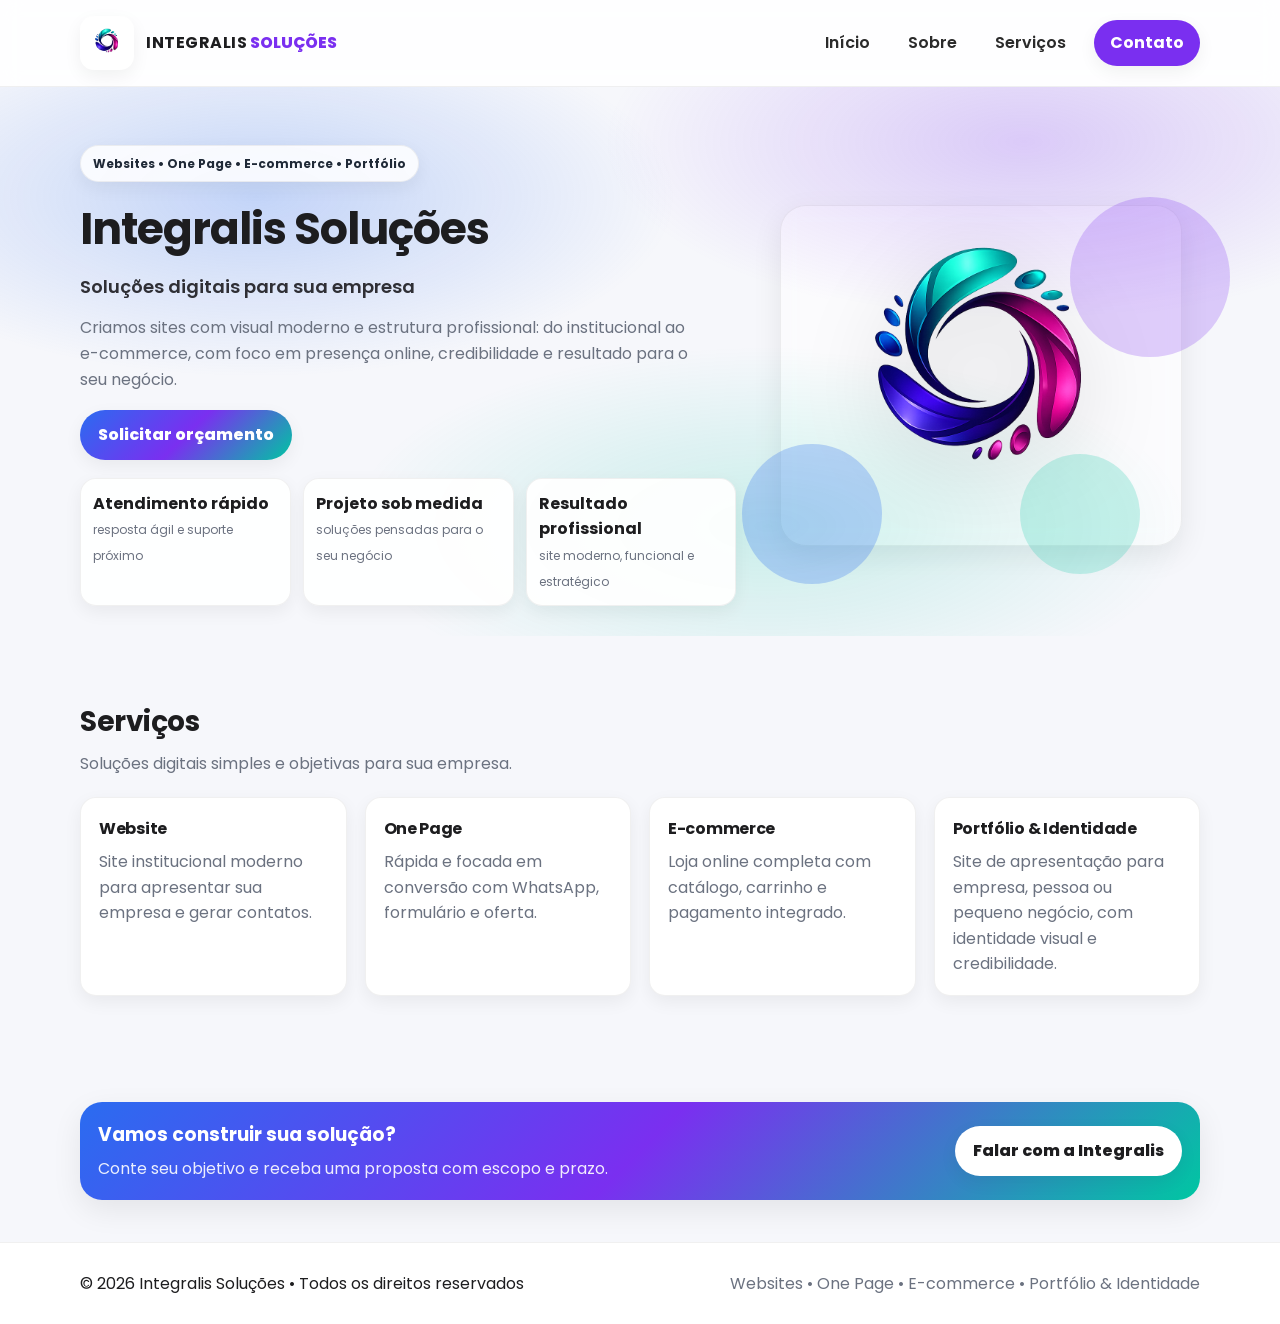
==== index.html @ 10a37fd8 "Update index.html" ====
<!doctype html>
<html lang="pt-br">
<head>
  <meta charset="utf-8" />
  <meta name="viewport" content="width=device-width,initial-scale=1" />
  <title>Integralis Soluções</title>

  <link rel="stylesheet" href="css/style.css" />
  <link rel="icon" href="data:," />
  <link href="https://fonts.googleapis.com/css2?family=Poppins:wght@300;400;600;700&display=swap" rel="stylesheet">
</head>

<body>
  <header class="header">
  <div class="container nav">
    <a class="brand" href="index.html">
      <img class="brandLogo" src="img/LOGOINTEGRALIS.png" alt="Integralis Soluções" />
      <span class="brandText"><strong>INTEGRALIS</strong> <span>SOLUÇÕES</span></span>
    </a>

    <button class="menuToggle" type="button" aria-label="Abrir menu" aria-expanded="false">
      <span class="burger" aria-hidden="true"></span>
    </button>

    <nav class="menu" aria-label="Menu">
      <a class="menuLink" href="index.html">Início</a>
      <a class="menuLink" href="sobre.html">Sobre</a>
      <a class="menuLink" href="servicos.html">Serviços</a>
      <a class="menuBtn" href="contato.html">Contato</a>
    </nav>
  </div>
</header>

  <main>
    <section class="hero">
      <div class="container heroGrid">
        <div class="heroText">
          <p class="chip">Websites • One Page • E-commerce • Portfólio</p>

          <h1>Integralis Soluções</h1>
          <h2>Soluções digitais para sua empresa</h2>

          <p class="lead">
            Criamos sites com visual moderno e estrutura profissional: do institucional ao e-commerce,
            com foco em presença online, credibilidade e resultado para o seu negócio.
          </p>

          <div class="heroCtas">
            <a class="btnPrimary" href="/Site-Integralis/contato.html">Solicitar orçamento</a>
          </div>

          <div class="heroBadges">
            <div class="badge">
              <strong>Atendimento rápido</strong>
              <span>resposta ágil e suporte próximo</span>
            </div>
            <div class="badge">
              <strong>Projeto sob medida</strong>
              <span>soluções pensadas para o seu negócio</span>
            </div>
            <div class="badge">
              <strong>Resultado profissional</strong>
              <span>site moderno, funcional e estratégico</span>
            </div>
          </div>
        </div>

        <div class="heroVisual" aria-label="Logo Integralis">
          <div class="logoHeroWrap">
            <img class="logoHero" src="img/LOGOINTEGRALIS.png" alt="Integralis Soluções">
          </div>
          <div class="orb orb1"></div>
          <div class="orb orb2"></div>
          <div class="orb orb3"></div>
        </div>
      </div>
    </section>

    <section class="section" id="servicos">
      <div class="container">
        <div class="sectionHead">
          <h3 class="sectionTitle">Serviços</h3>
          <p class="sectionText">Soluções digitais simples e objetivas para sua empresa.</p>
        </div>

        <div class="grid4">
          <article class="card">
            <h4>Website</h4>
            <p>Site institucional moderno para apresentar sua empresa e gerar contatos.</p>
          </article>

          <article class="card">
            <h4>One Page</h4>
            <p>Rápida e focada em conversão com WhatsApp, formulário e oferta.</p>
          </article>

          <article class="card">
            <h4>E-commerce</h4>
            <p>Loja online completa com catálogo, carrinho e pagamento integrado.</p>
          </article>

          <article class="card">
            <h4>Portfólio & Identidade</h4>
            <p>Site de apresentação para empresa, pessoa ou pequeno negócio, com identidade visual e credibilidade.</p>
          </article>
        </div>
      </div>
    </section>

    <section class="cta">
      <div class="container ctaBox">
        <div>
          <h3>Vamos construir sua solução?</h3>
          <p>Conte seu objetivo e receba uma proposta com escopo e prazo.</p>
        </div>
        <a class="btnPrimary" href="/Site-Integralis/contato.html">Falar com a Integralis</a>
      </div>
    </section>
  </main>

  <footer class="footer">
    <div class="container footerInner">
      <p>© <span id="y">2026</span> Integralis Soluções • Todos os direitos reservados</p>
      <p class="muted">Websites • One Page • E-commerce • Portfólio & Identidade</p>
    </div>
    <script>document.getElementById("y").textContent = new Date().getFullYear();</script>
  </footer>

  <script>
    document.addEventListener("DOMContentLoaded", () => {
      const btn = document.querySelector(".menuToggle");
      const menu = document.querySelector(".menu");
      if (!btn || !menu) return;

      let overlay = document.querySelector(".menuOverlay");
      if (!overlay) {
        overlay = document.createElement("div");
        overlay.className = "menuOverlay";
        document.body.appendChild(overlay);
      }

      function closeMenu() {
        document.body.classList.remove("menuOpen");
        btn.setAttribute("aria-expanded", "false");
      }

      function toggleMenu() {
        const open = document.body.classList.toggle("menuOpen");
        btn.setAttribute("aria-expanded", open ? "true" : "false");
      }

      btn.addEventListener("click", toggleMenu);
      overlay.addEventListener("click", closeMenu);

      document.addEventListener("keydown", (e) => {
        if (e.key === "Escape") closeMenu();
      });
    });
  </script>
</body>
</html>
---- css/style.css ----
/* =========================
INTEGRALIS SOLUÇÕES
CSS GLOBAL (multi-page)
========================= */

*{margin:0;padding:0;box-sizing:border-box;}
html,body{height:100%;}
body{
  font-family:'Poppins',system-ui,-apple-system,Segoe UI,Roboto,Arial,sans-serif;
  background:#f6f7fb;
  color:#1d1d1f;
  line-height:1.6;
}

:root{
  --blue:#2A6CF0;
  --purple:#7A2FF0;
  --green:#00C6A2;
  --bg:#f6f7fb;
  --card:#ffffff;
  --text:#1d1d1f;
  --muted:#6b7280;
  --shadow:0 10px 30px rgba(0,0,0,.08);
  --shadow2:0 6px 18px rgba(0,0,0,.06);
  --radius:16px;
  --radius2:22px;
  --grad:linear-gradient(135deg,var(--blue),var(--purple),var(--green));
}

.container{width:min(1120px,92%);margin-inline:auto;}
a{color:inherit;text-decoration:none;}

.header{
  position:sticky;
  top:0;
  z-index:50;
  background:rgba(255,255,255,.88);
  backdrop-filter:blur(10px);
  border-bottom:1px solid rgba(0,0,0,.06);
}

.nav{
  display:flex;
  align-items:center;
  justify-content:space-between;
  padding:16px 0;
  gap:16px;
}

.brand{
  display:flex;
  align-items:center;
  gap:12px;
  font-weight:700;
}

.brandLogo{
  width:54px;
  height:54px;
  object-fit:contain;
  border-radius:14px;
  background:#fff;
  box-shadow:var(--shadow2);
  padding:6px;
}

.brandText strong{letter-spacing:.5px;}
.brandText span{color:var(--purple);font-weight:800;}

.menu{
  display:flex;
  align-items:center;
  gap:18px;
  flex-wrap:wrap;
}

.menuLink{
  font-weight:600;
  color:#2b2b2b;
  padding:8px 10px;
  border-radius:12px;
}

.menuLink:hover{background:rgba(0,0,0,.04);}
.isActive{background:rgba(122,47,240,.10);}

.menuBtn{
  display:inline-flex;
  align-items:center;
  justify-content:center;
  padding:10px 16px;
  border-radius:999px;
  font-weight:700;
  color:#fff;
  background:var(--purple);
  box-shadow:var(--shadow2);
}

.btnPrimary{
  display:inline-flex;
  align-items:center;
  justify-content:center;
  padding:12px 18px;
  border-radius:999px;
  font-weight:800;
  color:#fff;
  background:var(--grad);
  box-shadow:var(--shadow2);
}

.btnSmall{
  display:inline-flex;
  align-items:center;
  justify-content:center;
  padding:10px 14px;
  border-radius:999px;
  font-weight:800;
  color:#fff;
  background:var(--blue);
  box-shadow:var(--shadow2);
}

.muted{color:var(--muted);}
.tiny{font-size:12px;margin-top:10px;}
.spacer{height:22px;}

.section{padding:64px 0;}
.sectionHead{margin-bottom:20px;}
.sectionTitle{font-size:28px;letter-spacing:-.5px;}
.sectionText{color:var(--muted);margin-top:6px;}

.pageHero{
  padding:56px 0 18px 0;
  background:
    radial-gradient(800px 220px at 20% 0%, rgba(42,108,240,.18), transparent 60%),
    radial-gradient(700px 220px at 80% 0%, rgba(122,47,240,.18), transparent 55%),
    radial-gradient(700px 220px at 50% 0%, rgba(0,198,162,.14), transparent 55%);
}

.pageTitle{font-size:40px;letter-spacing:-1px;}
.pageSubtitle{color:var(--muted);margin-top:10px;max-width:760px;}

.hero{
  padding:58px 0 30px 0;
  background:
    radial-gradient(700px 300px at 20% 20%, rgba(42,108,240,.25), transparent 60%),
    radial-gradient(700px 300px at 80% 10%, rgba(122,47,240,.22), transparent 60%),
    radial-gradient(700px 300px at 60% 80%, rgba(0,198,162,.18), transparent 60%);
}

.heroGrid{
  display:grid;
  grid-template-columns:1.2fr .8fr;
  gap:26px;
  align-items:center;
}

.heroText h1{font-size:44px;letter-spacing:-1px;}
.heroText h2{font-size:18px;font-weight:600;color:#2f2f35;margin-top:8px;}
.lead{color:var(--muted);margin-top:14px;max-width:620px;}
.heroCtas{display:flex;gap:12px;margin-top:18px;flex-wrap:wrap;}

.chip{
  display:inline-flex;
  font-weight:700;
  font-size:12px;
  color:#1f2937;
  padding:8px 12px;
  border-radius:999px;
  background:rgba(255,255,255,.85);
  border:1px solid rgba(0,0,0,.06);
  box-shadow:var(--shadow2);
  margin-bottom:12px;
}

.heroBadges{
  margin-top:18px;
  display:grid;
  grid-template-columns:repeat(3,minmax(0,1fr));
  gap:12px;
}

.badge{
  background:rgba(255,255,255,.9);
  border:1px solid rgba(0,0,0,.06);
  border-radius:var(--radius);
  padding:12px;
  box-shadow:var(--shadow2);
}

.badge strong{display:block;}
.badge span{color:var(--muted);font-size:12px;}

.heroVisual{position:relative;min-height:320px;}

.logoHeroWrap{
  width:100%;
  min-height:320px;
  display:grid;
  place-items:center;
  position:relative;
}

.logoHero{
  width:min(420px,86%);
  height:auto;
  object-fit:contain;
  filter:drop-shadow(0 18px 40px rgba(0,0,0,.12));
  border-radius:18px;
}

.logoHeroWrap::before{
  content:"";
  position:absolute;
  inset:18px;
  border-radius:26px;
  background:rgba(255,255,255,.55);
  border:1px solid rgba(0,0,0,.06);
  box-shadow:var(--shadow);
  backdrop-filter:blur(10px);
  z-index:-1;
}

.orb{
  position:absolute;
  border-radius:50%;
  opacity:.75;
}
.orb1{width:140px;height:140px;left:-20px;bottom:-20px;background:rgba(42,108,240,.35);}
.orb2{width:160px;height:160px;right:-30px;top:10px;background:rgba(122,47,240,.30);}
.orb3{width:120px;height:120px;right:60px;bottom:-10px;background:rgba(0,198,162,.28);}

.grid2{display:grid;grid-template-columns:repeat(2,minmax(0,1fr));gap:18px;}
.grid3{display:grid;grid-template-columns:repeat(3,minmax(0,1fr));gap:18px;}
.grid4{display:grid;grid-template-columns:repeat(4,minmax(0,1fr));gap:18px;}

.card{
  background:var(--card);
  border-radius:var(--radius);
  padding:18px;
  box-shadow:var(--shadow2);
  border:1px solid rgba(0,0,0,.06);
}

.card h3,.card h4{letter-spacing:-.3px;}
.card p{color:var(--muted);margin-top:8px;}

.miniCard{
  background:rgba(255,255,255,.8);
  border:1px solid rgba(0,0,0,.06);
  border-radius:var(--radius);
  padding:16px;
  box-shadow:var(--shadow2);
}

.miniCard p{color:var(--muted);margin-top:6px;font-size:14px;}

.list{margin-top:10px;padding-left:18px;color:var(--muted);}
.list li{margin:6px 0;}

.contactList{margin-top:12px;display:grid;gap:12px;}

.contactItem{
  display:flex;
  gap:12px;
  align-items:center;
  background:#fff;
  border:1px solid rgba(0,0,0,.06);
  border-radius:var(--radius);
  padding:14px;
  box-shadow:var(--shadow2);
}

.contactIcon{
  width:44px;
  height:44px;
  display:grid;
  place-items:center;
  border-radius:14px;
  background:rgba(42,108,240,.10);
  font-size:18px;
}

.form .field{display:block;margin-top:12px;}
.form .field span{display:block;font-weight:700;font-size:13px;margin-bottom:6px;}

input,textarea{
  width:100%;
  padding:12px;
  border-radius:14px;
  border:1px solid rgba(0,0,0,.10);
  outline:none;
  font-family:inherit;
  background:#fff;
}

input:focus,textarea:focus{
  border-color:rgba(122,47,240,.45);
  box-shadow:0 0 0 4px rgba(122,47,240,.12);
}

.cta{padding:42px 0;}

.ctaBox{
  display:flex;
  align-items:center;
  justify-content:space-between;
  gap:16px;
  padding:18px;
  border-radius:var(--radius2);
  background:var(--grad);
  color:#fff;
  box-shadow:var(--shadow);
}

.ctaBox p{opacity:.9;margin-top:6px;}
.ctaBox .btnPrimary{background:#fff;color:#1d1d1f;}

.footer{
  padding:28px 0;
  border-top:1px solid rgba(0,0,0,.06);
  background:#fff;
}

.footerInner{
  display:flex;
  justify-content:space-between;
  align-items:flex-start;
  gap:12px;
  flex-wrap:wrap;
}

/* MENU MOBILE */
.menuToggle{
  display:none;
  width:44px;
  height:44px;
  border:none;
  background:#fff;
  border-radius:14px;
  box-shadow:var(--shadow2);
  border:1px solid rgba(0,0,0,.06);
  cursor:pointer;
}

.burger{
  display:block;
  width:20px;
  height:2px;
  background:#1d1d1f;
  position:relative;
  margin:auto;
  border-radius:2px;
}

.burger::before,
.burger::after{
  content:"";
  position:absolute;
  left:0;
  width:20px;
  height:2px;
  background:#1d1d1f;
  border-radius:2px;
  transition:transform .2s ease, top .2s ease;
}

.burger::before{top:-6px;}
.burger::after{top:6px;}

.menuOverlay{
  position:fixed;
  inset:0;
  background:rgba(0,0,0,.35);
  opacity:0;
  pointer-events:none;
  transition:opacity .2s ease;
  z-index:80;
}

@media (max-width:980px){
  .heroGrid{grid-template-columns:1fr;}
  .heroBadges{grid-template-columns:1fr;max-width:520px;}
  .grid4,.grid3,.grid2{grid-template-columns:1fr;}
  .pageTitle{font-size:34px;}
  .heroText h1{font-size:38px;}
}

@media (max-width:720px){
  .menuToggle{
    display:inline-flex;
    align-items:center;
    justify-content:center;
  }

  .menu{
    position:fixed;
    top:72px;
    right:16px;
    left:16px;
    z-index:90;
    display:none;
    flex-direction:column;
    gap:10px;
    padding:14px;
    background:rgba(255,255,255,.96);
    border:1px solid rgba(0,0,0,.08);
    border-radius:18px;
    box-shadow:var(--shadow);
  }

  .menuLink{
    background:rgba(0,0,0,.04);
    border:1px solid rgba(0,0,0,.06);
    padding:12px 14px;
    border-radius:14px;
  }

  .menuBtn{
    width:100%;
    text-align:center;
  }

  body.menuOpen .menu{display:flex;}
  body.menuOpen .menuOverlay{opacity:1;pointer-events:auto;}
  body.menuOpen .burger{background:transparent;}
  body.menuOpen .burger::before{top:0;transform:rotate(45deg);}
  body.menuOpen .burger::after{top:0;transform:rotate(-45deg);}
}
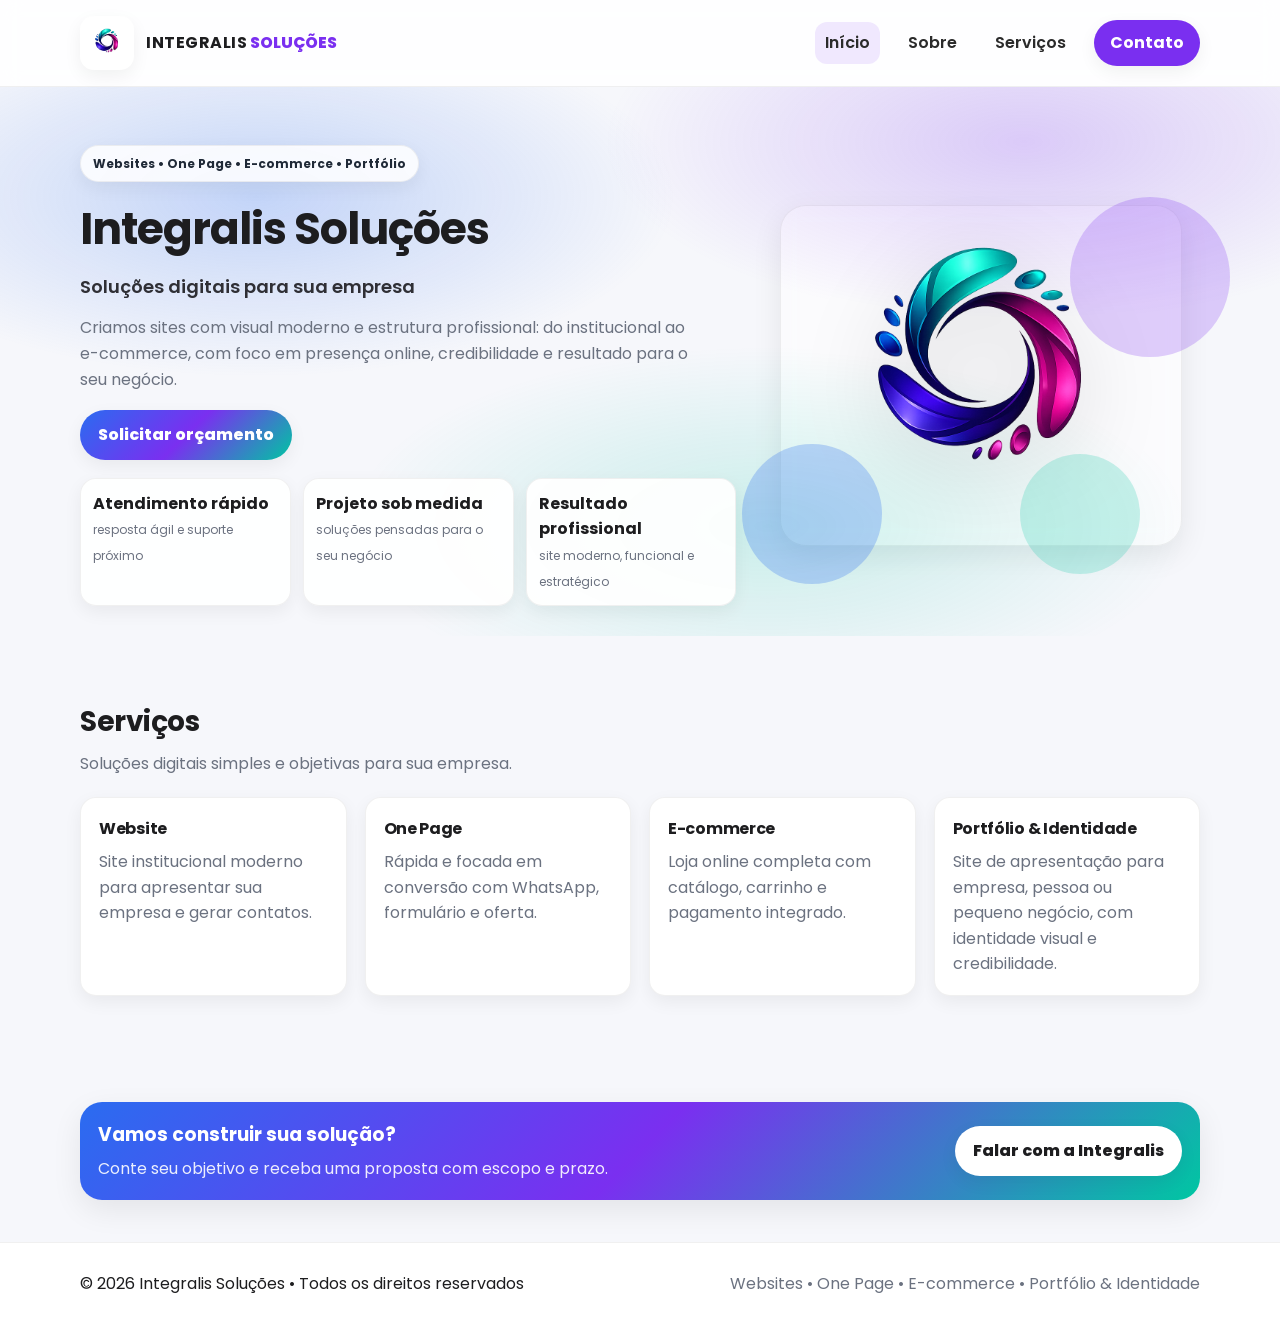
==== commit 03126f41: "Update index.html" ====
--- a/index.html
+++ b/index.html
@@ -12,24 +12,24 @@
 
 <body>
   <header class="header">
-  <div class="container nav">
-    <a class="brand" href="index.html">
-      <img class="brandLogo" src="img/LOGOINTEGRALIS.png" alt="Integralis Soluções" />
-      <span class="brandText"><strong>INTEGRALIS</strong> <span>SOLUÇÕES</span></span>
-    </a>
+    <div class="container nav">
+      <a class="brand" href="index.html">
+        <img class="brandLogo" src="img/LOGOINTEGRALIS.png" alt="Integralis Soluções" />
+        <span class="brandText"><strong>INTEGRALIS</strong> <span>SOLUÇÕES</span></span>
+      </a>
 
-    <button class="menuToggle" type="button" aria-label="Abrir menu" aria-expanded="false">
-      <span class="burger" aria-hidden="true"></span>
-    </button>
+      <button class="menuToggle" type="button" aria-label="Abrir menu" aria-expanded="false">
+        <span class="burger" aria-hidden="true"></span>
+      </button>
 
-    <nav class="menu" aria-label="Menu">
-      <a class="menuLink" href="index.html">Início</a>
-      <a class="menuLink" href="sobre.html">Sobre</a>
-      <a class="menuLink" href="servicos.html">Serviços</a>
-      <a class="menuBtn" href="contato.html">Contato</a>
-    </nav>
-  </div>
-</header>
+      <nav class="menu" aria-label="Menu">
+        <a class="menuLink isActive" href="index.html">Início</a>
+        <a class="menuLink" href="sobre.html">Sobre</a>
+        <a class="menuLink" href="servicos.html">Serviços</a>
+        <a class="menuBtn" href="contato.html">Contato</a>
+      </nav>
+    </div>
+  </header>
 
   <main>
     <section class="hero">
@@ -46,7 +46,7 @@
           </p>
 
           <div class="heroCtas">
-            <a class="btnPrimary" href="/Site-Integralis/contato.html">Solicitar orçamento</a>
+            <a class="btnPrimary" href="contato.html">Solicitar orçamento</a>
           </div>
 
           <div class="heroBadges">
@@ -113,7 +113,7 @@
           <h3>Vamos construir sua solução?</h3>
           <p>Conte seu objetivo e receba uma proposta com escopo e prazo.</p>
         </div>
-        <a class="btnPrimary" href="/Site-Integralis/contato.html">Falar com a Integralis</a>
+        <a class="btnPrimary" href="contato.html">Falar com a Integralis</a>
       </div>
     </section>
   </main>
@@ -123,7 +123,9 @@
       <p>© <span id="y">2026</span> Integralis Soluções • Todos os direitos reservados</p>
       <p class="muted">Websites • One Page • E-commerce • Portfólio & Identidade</p>
     </div>
-    <script>document.getElementById("y").textContent = new Date().getFullYear();</script>
+    <script>
+      document.getElementById("y").textContent = new Date().getFullYear();
+    </script>
   </footer>
 
   <script>
@@ -151,7 +153,6 @@
 
       btn.addEventListener("click", toggleMenu);
       overlay.addEventListener("click", closeMenu);
-
       document.addEventListener("keydown", (e) => {
         if (e.key === "Escape") closeMenu();
       });
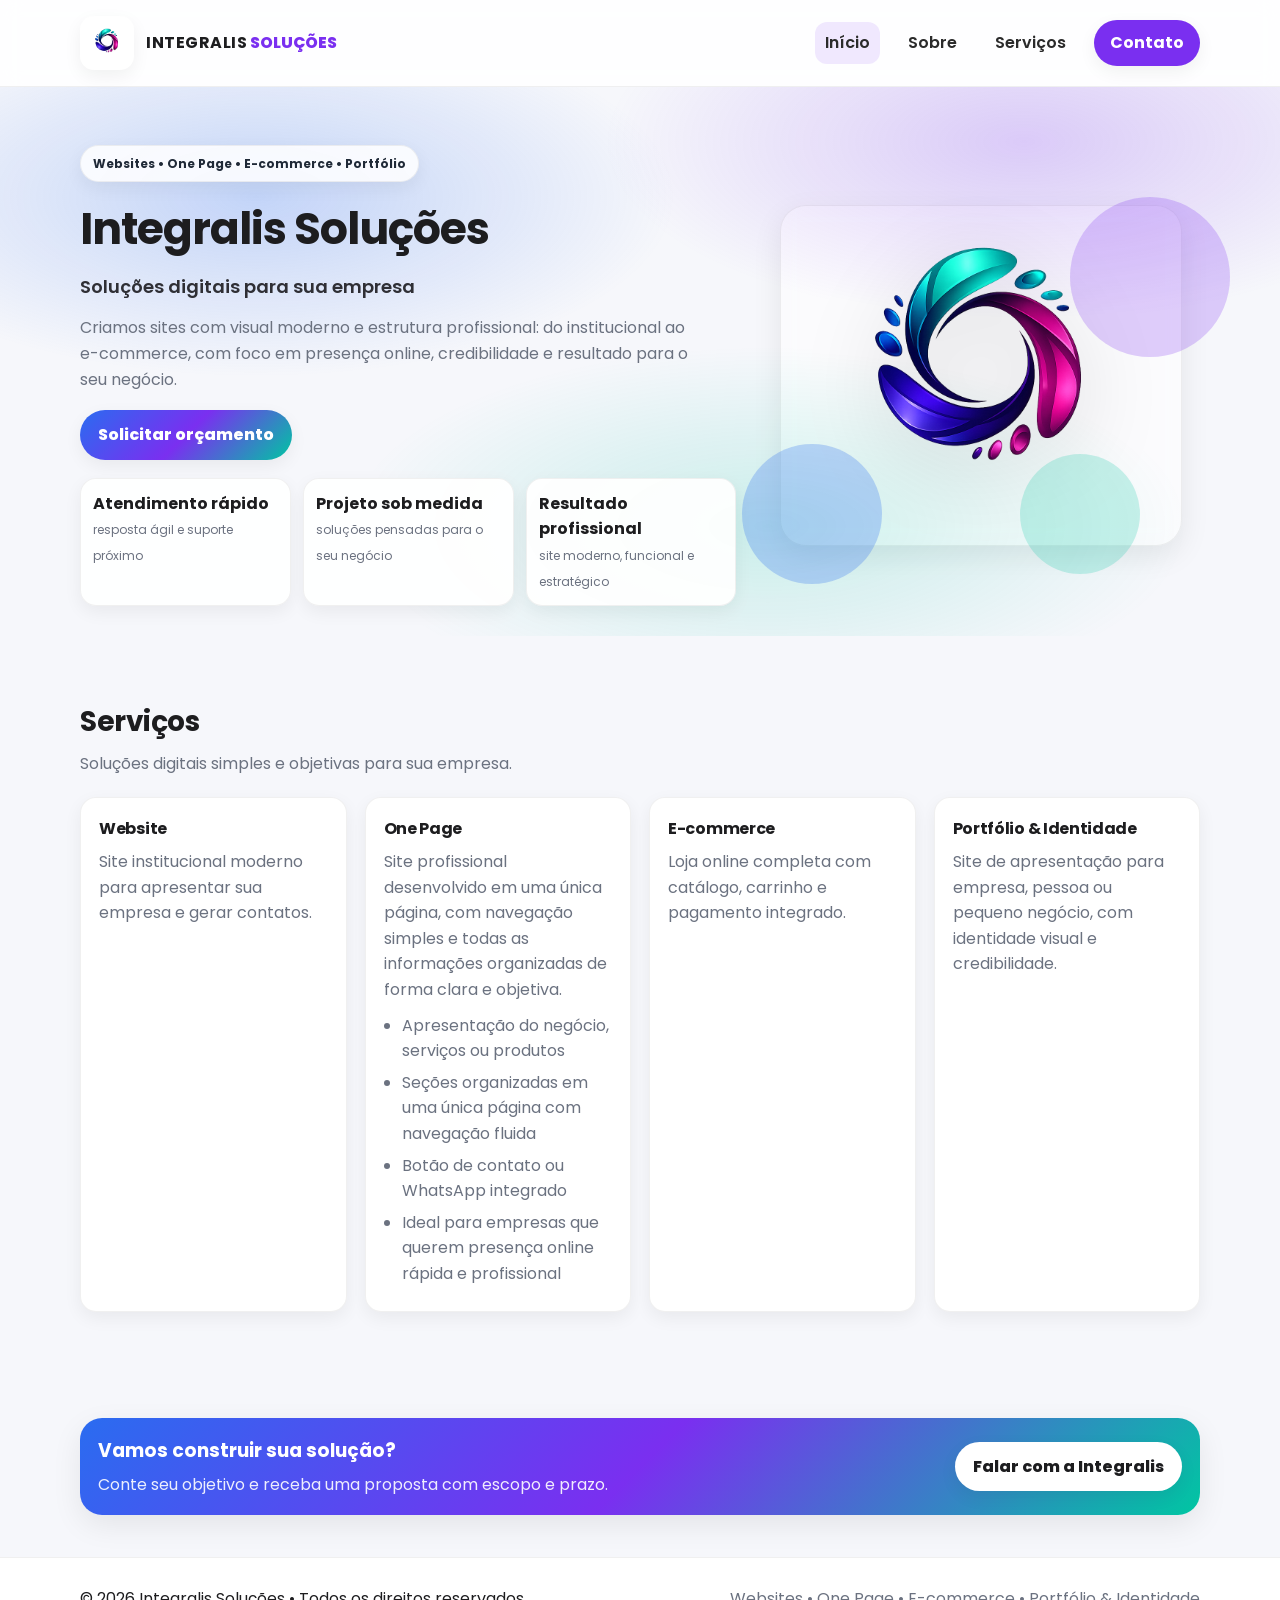
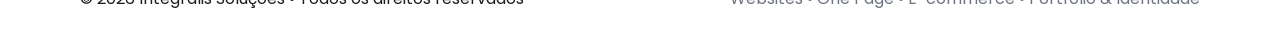
==== commit 141d84b5: "Update index.html" ====
--- a/index.html
+++ b/index.html
@@ -91,7 +91,13 @@
 
           <article class="card">
             <h4>One Page</h4>
-            <p>Rápida e focada em conversão com WhatsApp, formulário e oferta.</p>
+            <p>Site profissional desenvolvido em uma única página, com navegação simples e todas as informações organizadas de forma clara e objetiva.</p>
+            <ul class="list">
+              <li>Apresentação do negócio, serviços ou produtos</li>
+              <li>Seções organizadas em uma única página com navegação fluida</li>
+              <li>Botão de contato ou WhatsApp integrado</li>
+              <li>Ideal para empresas que querem presença online rápida e profissional</li>
+            </ul>
           </article>
 
           <article class="card">
@@ -129,34 +135,56 @@
   </footer>
 
   <script>
-    document.addEventListener("DOMContentLoaded", () => {
-      const btn = document.querySelector(".menuToggle");
-      const menu = document.querySelector(".menu");
-      if (!btn || !menu) return;
+  document.addEventListener("DOMContentLoaded", () => {
+    const btn = document.querySelector(".menuToggle");
+    const menu = document.querySelector(".menu");
+    if (!btn || !menu) return;
 
-      let overlay = document.querySelector(".menuOverlay");
-      if (!overlay) {
-        overlay = document.createElement("div");
-        overlay.className = "menuOverlay";
-        document.body.appendChild(overlay);
+    let overlay = document.querySelector(".menuOverlay");
+    if (!overlay) {
+      overlay = document.createElement("div");
+      overlay.className = "menuOverlay";
+      document.body.appendChild(overlay);
+    }
+
+    const menuLinks = menu.querySelectorAll("a");
+
+    function closeMenu() {
+      document.body.classList.remove("menuOpen");
+      btn.setAttribute("aria-expanded", "false");
+    }
+
+    function openMenu() {
+      document.body.classList.add("menuOpen");
+      btn.setAttribute("aria-expanded", "true");
+    }
+
+    function toggleMenu() {
+      if (document.body.classList.contains("menuOpen")) {
+        closeMenu();
+      } else {
+        openMenu();
       }
+    }
 
-      function closeMenu() {
-        document.body.classList.remove("menuOpen");
-        btn.setAttribute("aria-expanded", "false");
-      }
+    btn.addEventListener("click", (e) => {
+      e.preventDefault();
+      e.stopPropagation();
+      toggleMenu();
+    });
 
-      function toggleMenu() {
-        const open = document.body.classList.toggle("menuOpen");
-        btn.setAttribute("aria-expanded", open ? "true" : "false");
-      }
+    overlay.addEventListener("click", closeMenu);
 
-      btn.addEventListener("click", toggleMenu);
-      overlay.addEventListener("click", closeMenu);
-      document.addEventListener("keydown", (e) => {
-        if (e.key === "Escape") closeMenu();
+    menuLinks.forEach(link => {
+      link.addEventListener("click", () => {
+        closeMenu();
       });
     });
+
+    document.addEventListener("keydown", (e) => {
+      if (e.key === "Escape") closeMenu();
+    });
+  });
   </script>
 </body>
 </html>
--- a/css/style.css
+++ b/css/style.css
@@ -33,7 +33,7 @@
 .header{
   position:sticky;
   top:0;
-  z-index:50;
+  z-index:200;
   background:rgba(255,255,255,.88);
   backdrop-filter:blur(10px);
   border-bottom:1px solid rgba(0,0,0,.06);
@@ -375,7 +375,8 @@
   opacity:0;
   pointer-events:none;
   transition:opacity .2s ease;
-  z-index:80;
+  z-index:100;
+  display:none !important;
 }
 
 @media (max-width:980px){
@@ -398,7 +399,7 @@
     top:72px;
     right:16px;
     left:16px;
-    z-index:90;
+    z-index:300;
     display:none;
     flex-direction:column;
     gap:10px;
@@ -407,9 +408,12 @@
     border:1px solid rgba(0,0,0,.08);
     border-radius:18px;
     box-shadow:var(--shadow);
+    pointer-events:auto;
   }
 
   .menuLink{
+    display:block;
+    width:100%;
     background:rgba(0,0,0,.04);
     border:1px solid rgba(0,0,0,.06);
     padding:12px 14px;
@@ -427,3 +431,13 @@
   body.menuOpen .burger::before{top:0;transform:rotate(45deg);}
   body.menuOpen .burger::after{top:0;transform:rotate(-45deg);}
 }
+body.menuOpen{
+  overflow:hidden;
+}
+
+@media (max-width:720px){
+  .menu a{
+    display:block;
+    width:100%;
+  }
+}
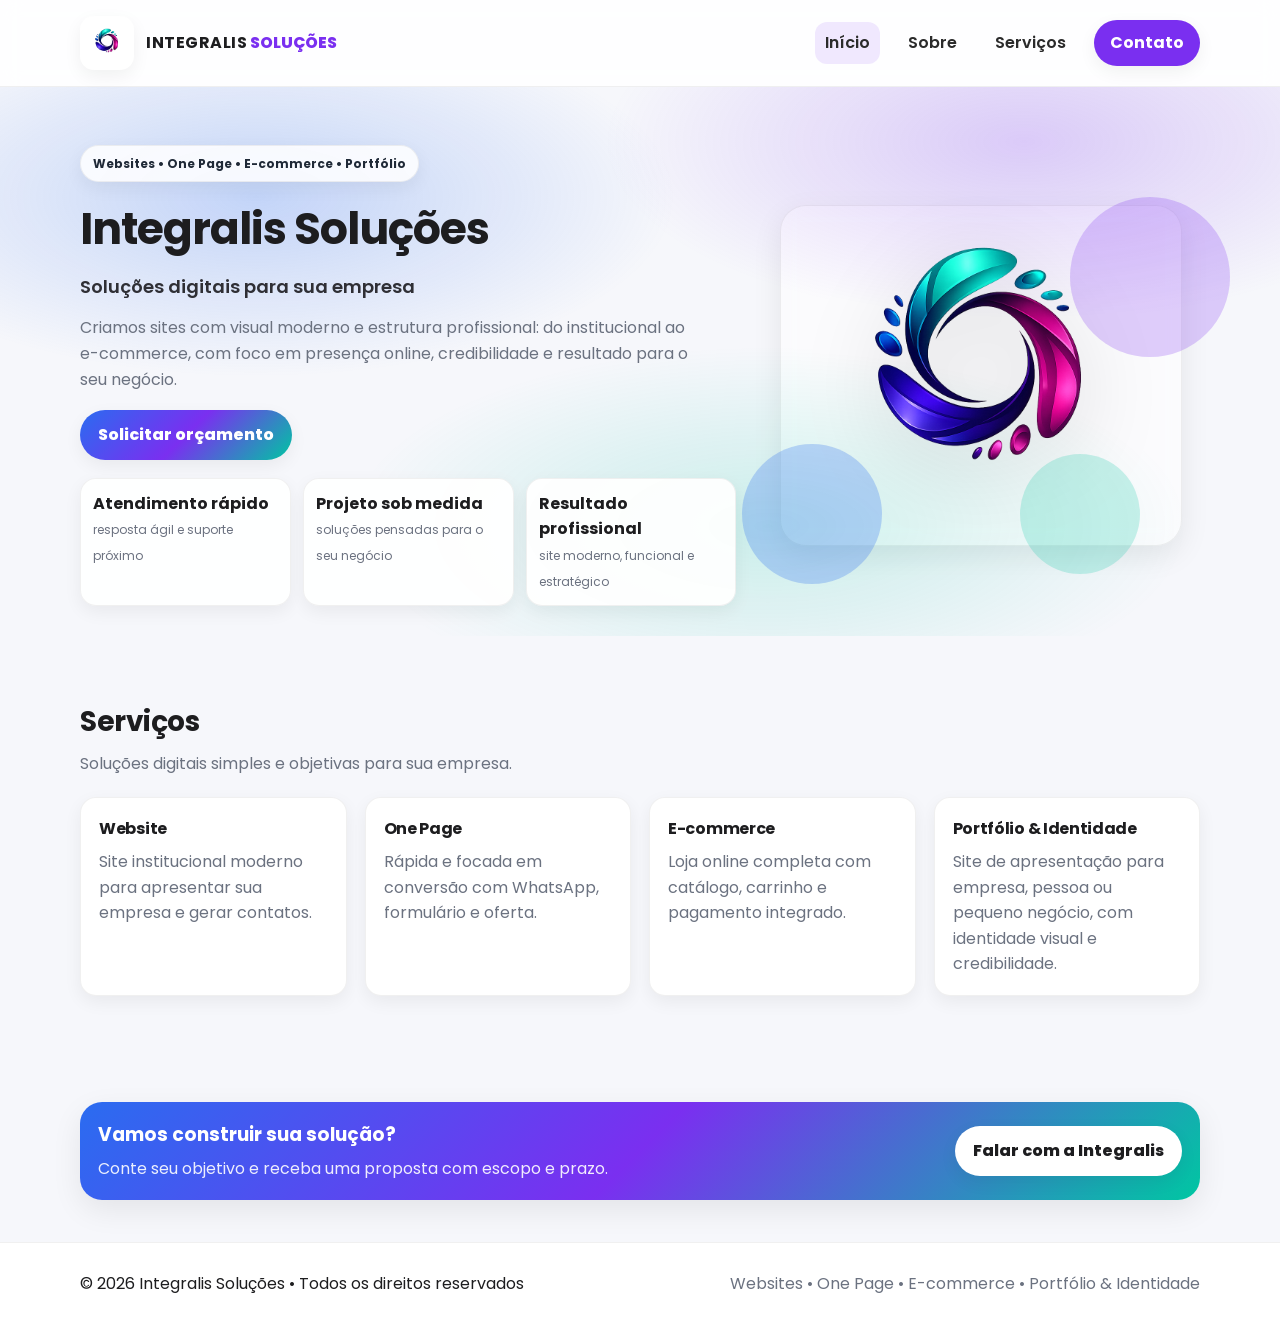
==== commit b65e5087: "Update index.html" ====
--- a/index.html
+++ b/index.html
@@ -91,13 +91,7 @@
 
           <article class="card">
             <h4>One Page</h4>
-            <p>Site profissional desenvolvido em uma única página, com navegação simples e todas as informações organizadas de forma clara e objetiva.</p>
-            <ul class="list">
-              <li>Apresentação do negócio, serviços ou produtos</li>
-              <li>Seções organizadas em uma única página com navegação fluida</li>
-              <li>Botão de contato ou WhatsApp integrado</li>
-              <li>Ideal para empresas que querem presença online rápida e profissional</li>
-            </ul>
+            <p>Rápida e focada em conversão com WhatsApp, formulário e oferta.</p>
           </article>
 
           <article class="card">
@@ -134,57 +128,57 @@
     </script>
   </footer>
 
-  <script>
-  document.addEventListener("DOMContentLoaded", () => {
-    const btn = document.querySelector(".menuToggle");
-    const menu = document.querySelector(".menu");
-    if (!btn || !menu) return;
+<script>
+document.addEventListener("DOMContentLoaded", () => {
+  const btn = document.querySelector(".menuToggle");
+  const menu = document.querySelector(".menu");
+  if (!btn || !menu) return;
 
-    let overlay = document.querySelector(".menuOverlay");
-    if (!overlay) {
-      overlay = document.createElement("div");
-      overlay.className = "menuOverlay";
-      document.body.appendChild(overlay);
+  let overlay = document.querySelector(".menuOverlay");
+  if (!overlay) {
+    overlay = document.createElement("div");
+    overlay.className = "menuOverlay";
+    document.body.appendChild(overlay);
+  }
+
+  const menuLinks = menu.querySelectorAll("a");
+
+  function closeMenu() {
+    document.body.classList.remove("menuOpen");
+    btn.setAttribute("aria-expanded", "false");
+  }
+
+  function openMenu() {
+    document.body.classList.add("menuOpen");
+    btn.setAttribute("aria-expanded", "true");
+  }
+
+  function toggleMenu() {
+    if (document.body.classList.contains("menuOpen")) {
+      closeMenu();
+    } else {
+      openMenu();
     }
+  }
 
-    const menuLinks = menu.querySelectorAll("a");
+  btn.addEventListener("click", (e) => {
+    e.preventDefault();
+    e.stopPropagation();
+    toggleMenu();
+  });
 
-    function closeMenu() {
-      document.body.classList.remove("menuOpen");
-      btn.setAttribute("aria-expanded", "false");
-    }
+  overlay.addEventListener("click", closeMenu);
 
-    function openMenu() {
-      document.body.classList.add("menuOpen");
-      btn.setAttribute("aria-expanded", "true");
-    }
-
-    function toggleMenu() {
-      if (document.body.classList.contains("menuOpen")) {
-        closeMenu();
-      } else {
-        openMenu();
-      }
-    }
-
-    btn.addEventListener("click", (e) => {
-      e.preventDefault();
-      e.stopPropagation();
-      toggleMenu();
-    });
-
-    overlay.addEventListener("click", closeMenu);
-
-    menuLinks.forEach(link => {
-      link.addEventListener("click", () => {
-        closeMenu();
-      });
-    });
-
-    document.addEventListener("keydown", (e) => {
-      if (e.key === "Escape") closeMenu();
+  menuLinks.forEach(link => {
+    link.addEventListener("click", () => {
+      closeMenu();
     });
   });
-  </script>
+
+  document.addEventListener("keydown", (e) => {
+    if (e.key === "Escape") closeMenu();
+  });
+});
+</script>
 </body>
 </html>
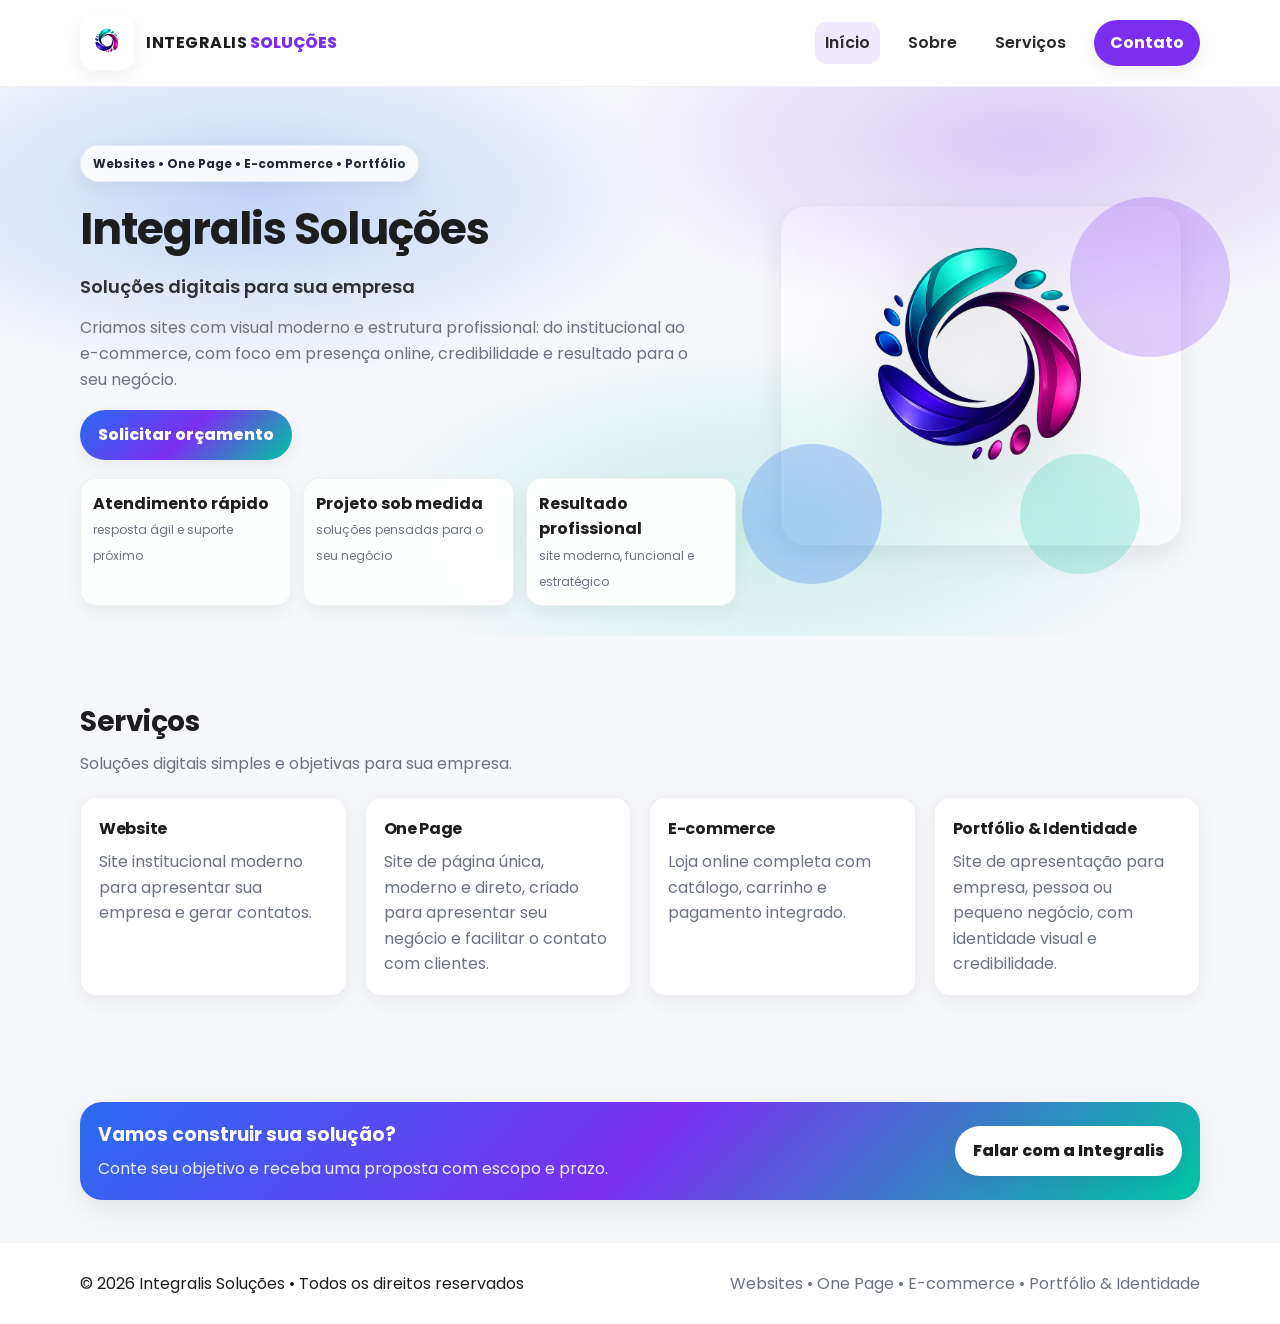
==== commit ae6a654a: "Update index.html" ====
--- a/index.html
+++ b/index.html
@@ -91,7 +91,7 @@
 
           <article class="card">
             <h4>One Page</h4>
-            <p>Rápida e focada em conversão com WhatsApp, formulário e oferta.</p>
+            <p>Site de página única, moderno e direto, criado para apresentar seu negócio e facilitar o contato com clientes.</p>
           </article>
 
           <article class="card">
